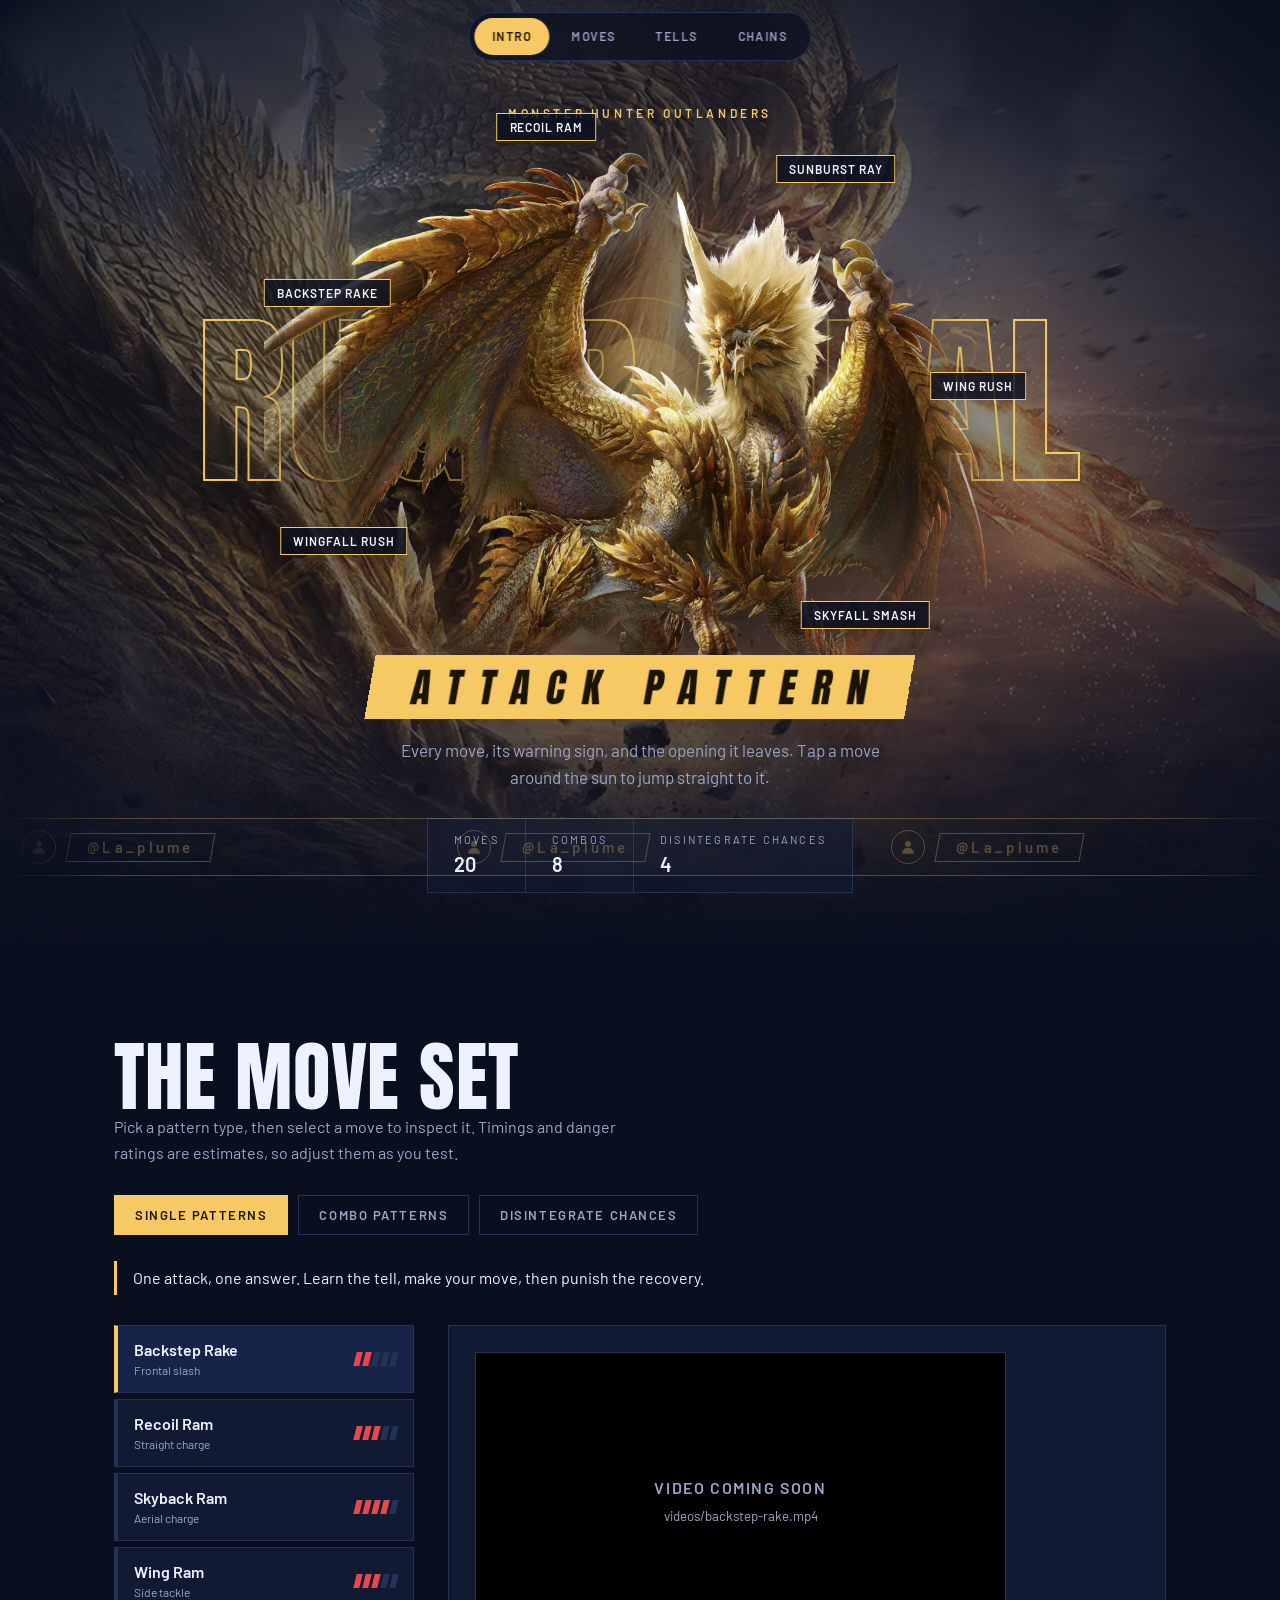
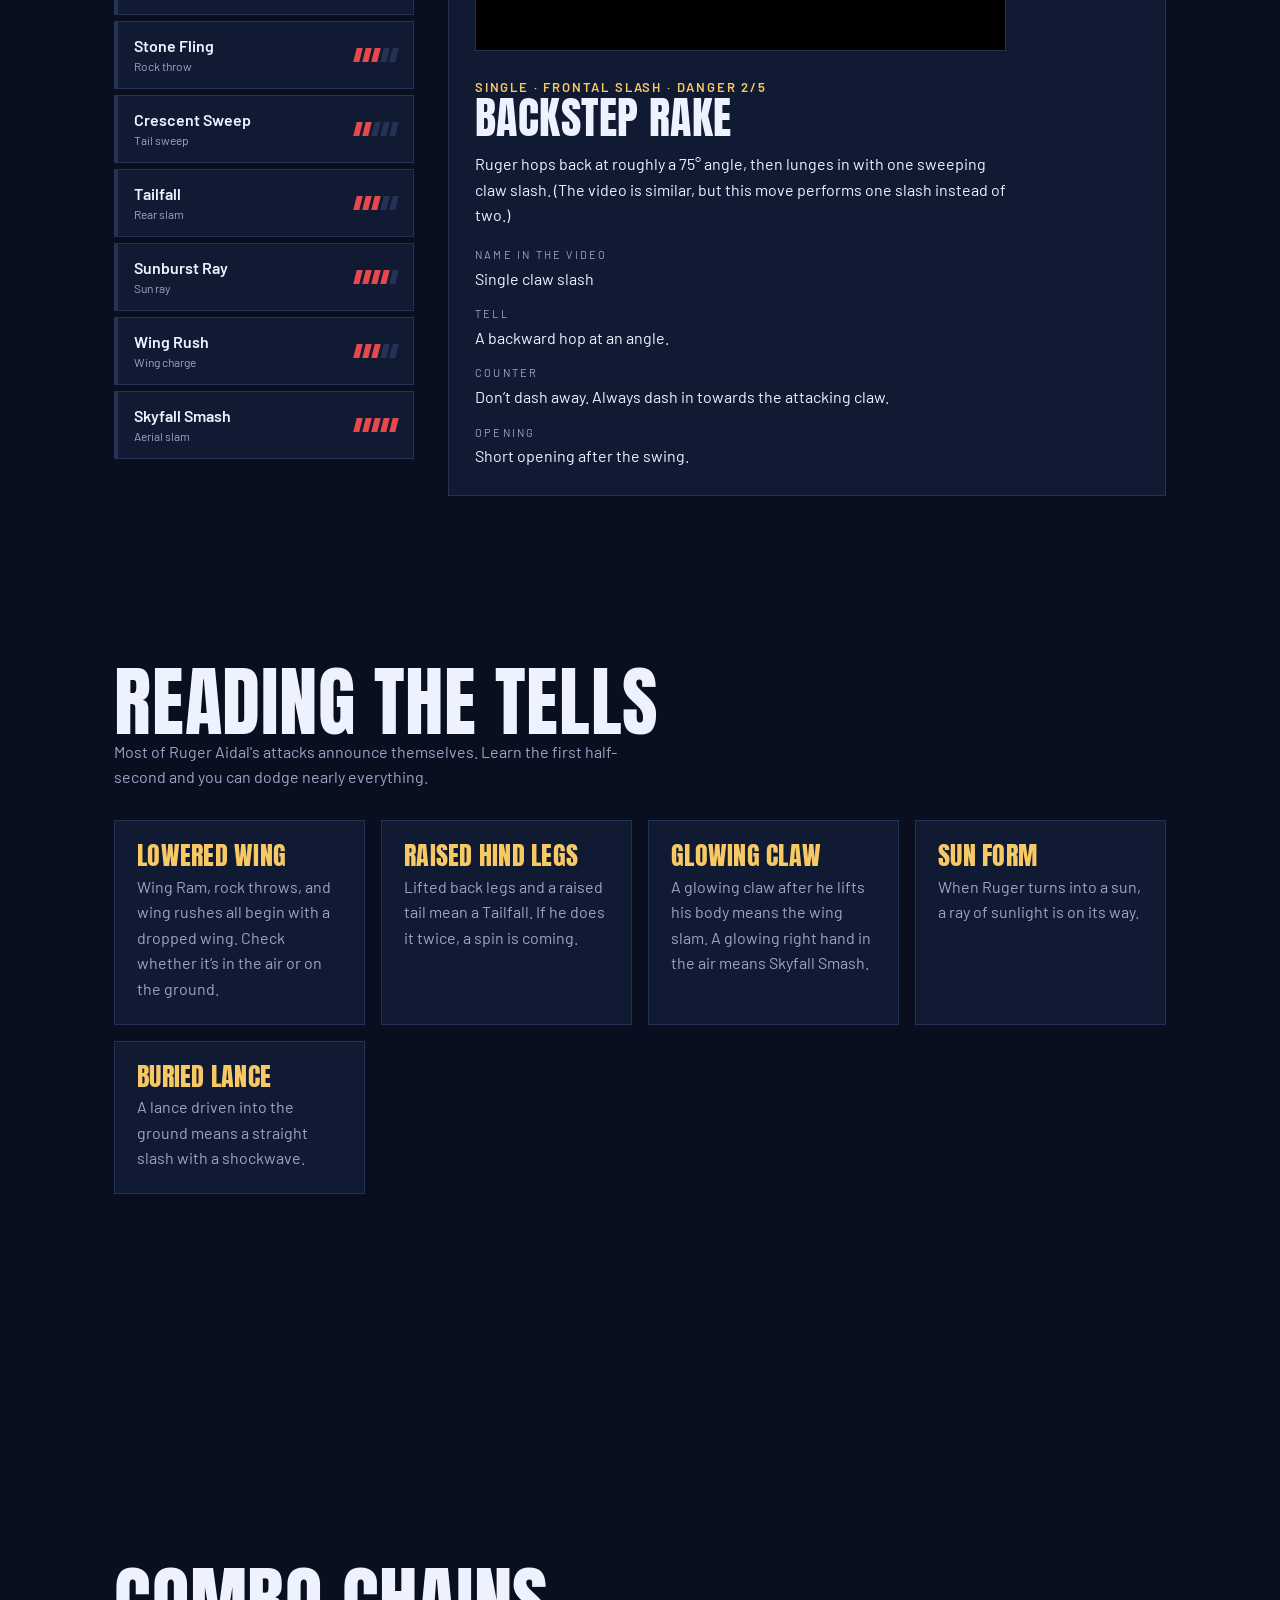
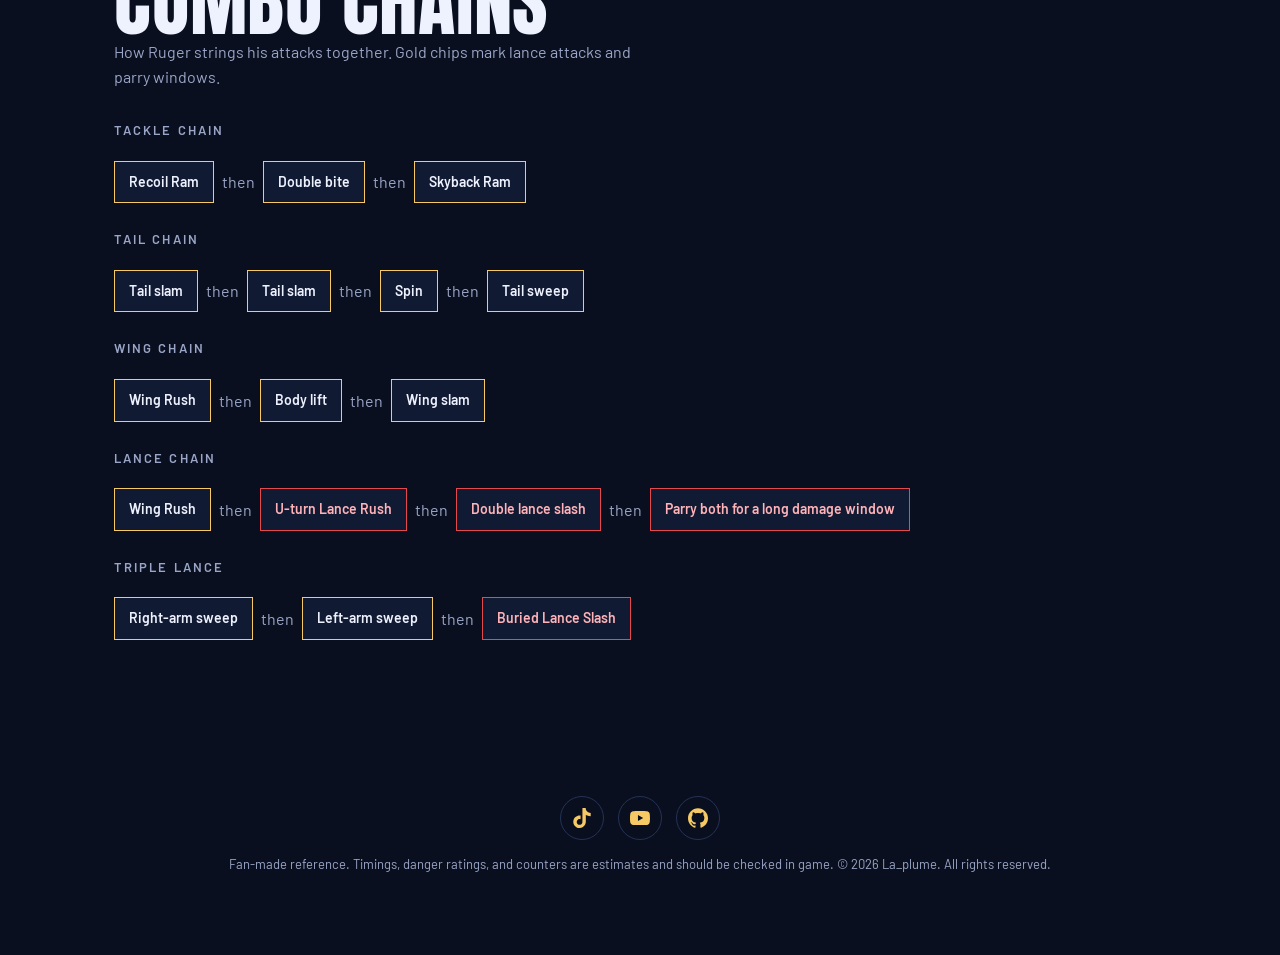
==== index.html @ 5fe1deeb "Rename main page to index.html" ====
<!DOCTYPE html>
<html lang="en">
<head>
<meta charset="utf-8">
<meta name="viewport" content="width=device-width, initial-scale=1, viewport-fit=cover">
<title>Ruger Aidal Attack Pattern</title>
<link href="https://fonts.googleapis.com/css2?family=Anton&family=Barlow:wght@400;500;600&display=swap" rel="stylesheet">
<link rel="stylesheet" href="style.css">
</head>
<body>
<nav id="rail" aria-label="Sections">
 <a href="#intro">Intro</a><a href="#moves">Moves</a><a href="#tells">Tells</a><a href="#loop">Chains</a>
</nav>
<main>
<section id="intro">
 <div id="introbg" aria-hidden="true"></div>
 <p class="kicker">Monster Hunter Outlanders</p>
 <div class="stage">
  <h1 class="display">Ruger Aidal</h1>
  <div id="sun">
   <svg viewBox="0 0 400 400" aria-hidden="true">
    <g class="ray" stroke="#f6c964" stroke-width="2" opacity=".55" id="rays"></g>
    <circle cx="200" cy="200" r="86" fill="none" stroke="#f6c964" stroke-width="1.5"/>
    <circle cx="200" cy="200" r="52" fill="#f6c964" opacity=".9"/>
    <circle cx="200" cy="200" r="120" fill="none" stroke="#243256" stroke-dasharray="3 7"/>
   </svg>
   <img id="rugerimg" alt="Ruger Aidal" hidden>
  </div>
 </div>
 <div class="ribbon">Attack Pattern</div>
 <p class="sub">Every move, its warning sign, and the opening it leaves. Tap a move around the sun to jump straight to it.</p>
 <div class="stats">
  <div><span>Moves</span><strong id="stMoves">0</strong></div>
  <div><span>Combos</span><strong id="stCombos">0</strong></div>
  <div><span>Disintegrate chances</span><strong id="stDis">0</strong></div>
 </div>
</section>

<section id="moves">
 <h2 class="display">The move set</h2>
 <p class="lede">Pick a pattern type, then select a move to inspect it. Timings and danger ratings are estimates, so adjust them as you test.</p>
 <div class="tabs" role="tablist" id="tabs"></div>
 <div class="phase-note" id="pnote"></div>
 <div class="grid">
  <div class="list" id="list"></div>
  <div class="detail" id="detail"></div>
 </div>
</section>

<section id="tells">
 <h2 class="display">Reading the tells</h2>
 <p class="lede">Most of Ruger Aidal's attacks announce themselves. Learn the first half-second and you can dodge nearly everything.</p>
 <div class="tells" id="tellgrid"></div>
</section>

<section id="loop">
 <h2 class="display">Combo chains</h2>
 <p class="lede">How Ruger strings his attacks together. Gold chips mark lance attacks and parry windows.</p>
 <div id="chains"></div>
</section>
</main>
<footer>
 <div class="social">
  <!-- Replace each href="#" with your own link -->
  <a href="#" target="_blank" rel="noopener" aria-label="TikTok"><svg viewBox="0 0 24 24" aria-hidden="true"><path d="M12.525.02c1.31-.02 2.61-.01 3.91-.02.08 1.53.63 3.09 1.75 4.17 1.12 1.11 2.7 1.62 4.24 1.79v4.03c-1.44-.05-2.89-.35-4.2-.97-.57-.26-1.1-.59-1.62-.93-.01 2.92.01 5.84-.02 8.75-.08 1.4-.54 2.79-1.35 3.94-1.31 1.92-3.58 3.17-5.91 3.21-1.43.08-2.86-.31-4.08-1.03-2.02-1.19-3.44-3.37-3.65-5.71-.02-.5-.03-1-.01-1.49.18-1.9 1.12-3.72 2.58-4.96 1.66-1.44 3.98-2.13 6.15-1.72.02 1.48-.04 2.96-.04 4.44-.99-.32-2.15-.23-3.02.37-.63.41-1.11 1.04-1.36 1.75-.21.51-.15 1.07-.14 1.61.24 1.64 1.82 3.02 3.5 2.87 1.12-.01 2.19-.66 2.77-1.61.19-.33.4-.67.41-1.06.1-1.79.06-3.57.07-5.36.01-4.03-.01-8.05.02-12.07z"/></svg></a>
  <a href="#" target="_blank" rel="noopener" aria-label="YouTube"><svg viewBox="0 0 24 24" aria-hidden="true"><path d="M23.498 6.186a3.016 3.016 0 0 0-2.122-2.136C19.505 3.545 12 3.545 12 3.545s-7.505 0-9.377.505A3.017 3.017 0 0 0 .502 6.186C0 8.07 0 12 0 12s0 3.93.502 5.814a3.016 3.016 0 0 0 2.122 2.136c1.871.505 9.376.505 9.376.505s7.505 0 9.377-.505a3.015 3.015 0 0 0 2.122-2.136C24 15.93 24 12 24 12s0-3.93-.502-5.814zM9.545 15.568V8.432L15.818 12l-6.273 3.568z"/></svg></a>
  <a href="#" target="_blank" rel="noopener" aria-label="GitHub"><svg viewBox="0 0 24 24" aria-hidden="true"><path d="M12 .297c-6.63 0-12 5.373-12 12 0 5.303 3.438 9.8 8.205 11.385.6.113.82-.258.82-.577 0-.285-.01-1.04-.015-2.04-3.338.724-4.042-1.61-4.042-1.61C4.422 18.07 3.633 17.7 3.633 17.7c-1.087-.744.084-.729.084-.729 1.205.084 1.838 1.236 1.838 1.236 1.07 1.835 2.809 1.305 3.495.998.108-.776.417-1.305.76-1.605-2.665-.3-5.466-1.332-5.466-5.93 0-1.31.465-2.38 1.235-3.22-.135-.303-.54-1.523.105-3.176 0 0 1.005-.322 3.3 1.23.96-.267 1.98-.399 3-.405 1.02.006 2.04.138 3 .405 2.28-1.552 3.285-1.23 3.285-1.23.645 1.653.24 2.873.12 3.176.765.84 1.23 1.91 1.23 3.22 0 4.61-2.805 5.625-5.475 5.92.42.36.81 1.096.81 2.22 0 1.606-.015 2.896-.015 3.286 0 .315.21.69.825.57C20.565 22.092 24 17.592 24 12.297c0-6.627-5.373-12-12-12"/></svg></a>
 </div>
 <p>Fan-made reference. Timings, danger ratings, and counters are estimates and should be checked in game. © 2026 La_plume. All rights reserved.</p>
</footer>
<div id="wm" aria-hidden="true"><div class="wm-track" id="wmtrack"></div></div>

<script src="script.js"></script>
</body>
</html>
---- style.css ----
:root {
    --bg: #0a0f1f;
    --panel: #111a33;
    --line: #243256;
    --ink: #eef2ff;
    --mute: #9aa6c7;
    --gold: #f6c964;
    --rust: #e5484d;
    --sky: #62d0e8;
    box-sizing: border-box;
    padding-top: env(safe-area-inset-top, 0px);
    padding-bottom: env(safe-area-inset-bottom, 0px);
    color-scheme: dark
}

html {
    scroll-behavior: smooth;
    scroll-padding-top: env(safe-area-inset-top, 0px);
    height: 100%
}

*,
*::before,
*::after {
    box-sizing: inherit
}

body {
    margin: 0;
    background: var(--bg);
    color: var(--ink);
    font: 400 16px/1.6 Barlow, system-ui, sans-serif
}

.display {
    font-family: Anton, Impact, "Arial Narrow", sans-serif;
    text-transform: uppercase;
    line-height: .95;
    letter-spacing: .01em;
    margin: 0;
    font-weight: 400
}

nav {
    position: fixed;
    top: calc(12px + env(safe-area-inset-top, 0px));
    left: 50%;
    transform: translateX(-50%);
    z-index: 5;
    display: flex;
    gap: 4px;
    padding: 5px;
    background: rgba(10, 15, 31, .72);
    backdrop-filter: blur(10px);
    -webkit-backdrop-filter: blur(10px);
    border: 1px solid var(--line);
    border-radius: 999px
}

nav a {
    color: var(--mute);
    text-decoration: none;
    font-size: 12px;
    letter-spacing: .12em;
    text-transform: uppercase;
    font-weight: 600;
    padding: 9px 18px;
    border-radius: 999px;
    transition: .2s
}

nav a.on {
    background: var(--gold);
    color: #1a1405
}

nav a:focus-visible,
button:focus-visible {
    outline: 2px solid var(--gold);
    outline-offset: 3px
}

main {
    margin: 0
}

section {
    min-height: 100vh;
    padding: 100px 5vw 70px;
    max-width: 1180px;
    margin: 0 auto
}

#intro {
    position: relative;
    isolation: isolate;
    max-width: none;
    min-height: 100vh;
    padding: 104px 4vw 48px;
    display: flex;
    flex-direction: column;
    align-items: center;
    text-align: center;
    overflow: hidden
}

#introbg {
    position: absolute;
    inset: 0;
    z-index: -1;
    background: radial-gradient(ellipse at 50% 48%, #1d2f70 0%, transparent 60%), var(--bg);
    background-size: cover;
    background-position: center;
    background-repeat: no-repeat
}

#introbg::after {
    content: "";
    position: absolute;
    inset: 0;
    background: linear-gradient(rgba(10, 15, 31, .35), rgba(10, 15, 31, .35)), radial-gradient(ellipse at 50% 50%, transparent 30%, var(--bg) 100%), linear-gradient(0deg, var(--bg) 0%, transparent 30%)
}

.kicker {
    color: var(--gold);
    letter-spacing: .3em;
    font-size: 12px;
    font-weight: 600;
    text-transform: uppercase;
    margin: 0
}

.stage {
    position: relative;
    width: 100%;
    flex: 1;
    min-height: min(62vh, 560px);
    display: grid;
    place-items: center
}

h1 {
    position: absolute;
    left: 50%;
    top: 50%;
    transform: translate(-50%, -50%);
    margin: 0;
    font-size: clamp(64px, 14.5vw, 240px);
    white-space: nowrap;
    color: rgba(246, 201, 100, .06);
    -webkit-text-stroke: 2px var(--gold);
    letter-spacing: .02em;
    z-index: 0
}

#sun {
    position: relative;
    z-index: 1;
    width: min(54vh, 78vw, 470px);
    aspect-ratio: 1
}

#sun svg {
    width: 100%;
    height: 100%;
    overflow: visible;
    transition: opacity .3s
}

#sun.has-png svg {
    opacity: .3
}

#rugerimg {
    position: absolute;
    left: -30%;
    top: -30%;
    width: 160%;
    height: 160%;
    object-fit: contain;
    filter: drop-shadow(0 24px 40px rgba(0, 0, 0, .65));
    z-index: 2;
    pointer-events: none
}

.pill {
    position: absolute;
    transform: translate(-50%, -50%);
    z-index: 3;
    background: rgba(10, 15, 31, .82);
    border: 1px solid var(--gold);
    color: var(--ink);
    padding: 6px 12px;
    font: 600 12px Barlow, sans-serif;
    letter-spacing: .08em;
    text-transform: uppercase;
    cursor: pointer;
    white-space: nowrap;
    transition: .2s
}

.pill:hover,
.pill:focus-visible {
    background: var(--gold);
    color: #1a1405
}

.ribbon {
    position: relative;
    z-index: 2;
    margin-top: -26px;
    background: var(--gold);
    color: #1a1405;
    font: 400 clamp(22px, 3.2vw, 40px)/1 Anton, Impact, sans-serif;
    text-transform: uppercase;
    letter-spacing: .42em;
    padding: 12px 24px 12px 42px;
    transform: skewX(-10deg)
}

.sub {
    color: var(--mute);
    max-width: 50ch;
    margin: 18px 0 0;
    font-size: 17px
}

.stats {
    display: flex;
    margin-top: 26px;
    border: 1px solid var(--line);
    background: rgba(17, 26, 51, .6);
    backdrop-filter: blur(6px);
    -webkit-backdrop-filter: blur(6px)
}

.stats div {
    padding: 12px 26px;
    border-left: 1px solid var(--line);
    text-align: left
}

.stats div:first-child {
    border-left: 0
}

.stats span {
    display: block;
    font-size: 11px;
    letter-spacing: .2em;
    color: var(--mute);
    text-transform: uppercase
}

.stats strong {
    font-size: 20px;
    font-weight: 600
}

.ray {
    transform-origin: 200px 200px;
    animation: spin 40s linear infinite
}

@keyframes spin {
    to {
        transform: rotate(360deg)
    }
}

h2 {
    font-size: clamp(40px, 6vw, 84px);
    margin: 0 0 8px
}

.lede {
    color: var(--mute);
    max-width: 60ch;
    margin: 0 0 30px
}

.tabs {
    display: flex;
    gap: 10px;
    flex-wrap: wrap;
    margin-bottom: 26px
}

.tab {
    background: none;
    border: 1px solid var(--line);
    color: var(--mute);
    padding: 11px 20px;
    font: 600 13px Barlow, sans-serif;
    letter-spacing: .12em;
    text-transform: uppercase;
    cursor: pointer;
    transition: .2s
}

.tab[aria-selected=true] {
    border-color: var(--gold);
    color: #1a1405;
    background: var(--gold)
}

.tab.rage[aria-selected=true] {
    background: var(--rust);
    border-color: var(--rust);
    color: #fff
}

.phase-note {
    border-left: 3px solid var(--gold);
    padding: 4px 0 4px 16px;
    margin-bottom: 30px;
    color: var(--ink);
    max-width: 70ch
}

.grid {
    display: grid;
    grid-template-columns: minmax(220px, 300px) 1fr;
    gap: 34px
}

.list {
    display: flex;
    flex-direction: column;
    gap: 6px
}

.move {
    display: flex;
    justify-content: space-between;
    align-items: center;
    text-align: left;
    background: var(--panel);
    border: 1px solid var(--line);
    border-left: 4px solid var(--line);
    color: var(--ink);
    padding: 14px 16px;
    cursor: pointer;
    font: 600 16px Barlow, sans-serif
}

.move small {
    color: var(--mute);
    font-weight: 400;
    font-size: 12px
}

.move[aria-pressed=true] {
    border-left-color: var(--gold);
    background: #18234a
}

.pips {
    display: flex;
    gap: 3px
}

.pips i {
    width: 6px;
    height: 14px;
    background: var(--line);
    transform: skewX(-14deg)
}

.pips i.f {
    background: var(--rust)
}

.detail {
    background: var(--panel);
    border: 1px solid var(--line);
    padding: 26px;
    display: grid;
    grid-template-columns: 1fr;
    gap: 26px
}

.detail h3 {
    font-size: 44px;
    margin: 0 0 4px
}

.tagline {
    color: var(--gold);
    font-size: 13px;
    letter-spacing: .14em;
    text-transform: uppercase;
    font-weight: 600
}

dl {
    margin: 18px 0 0
}

dt {
    font-size: 11px;
    letter-spacing: .2em;
    text-transform: uppercase;
    color: var(--mute);
    margin-top: 14px
}

dd {
    margin: 2px 0 0
}

#arena {
    width: 100%;
    background: radial-gradient(circle, #16224a, #0a0f1f 70%);
    border: 1px solid var(--line)
}

.zone {
    fill: rgba(229, 72, 77, .18);
    stroke: var(--rust);
    stroke-width: 1.5;
    stroke-dasharray: 5 4
}

.zone.hot {
    animation: pulse .6s ease-in-out infinite alternate;
    fill: rgba(229, 72, 77, .5)
}

@keyframes pulse {
    to {
        fill: rgba(246, 201, 100, .55)
    }
}

.bar {
    display: flex;
    height: 30px;
    margin-top: 14px;
    position: relative;
    font-size: 11px;
    font-weight: 600;
    letter-spacing: .08em;
    text-transform: uppercase
}

.bar span {
    display: flex;
    align-items: center;
    justify-content: center;
    overflow: hidden;
    white-space: nowrap
}

.bar .t {
    background: #2b3560;
    color: var(--gold)
}

.bar .a {
    background: var(--rust);
    color: #fff
}

.bar .r {
    background: #1d3a52;
    color: var(--sky)
}

#head {
    position: absolute;
    top: -4px;
    bottom: -4px;
    width: 2px;
    background: #fff;
    left: 0;
    display: none
}

.play {
    margin-top: 12px;
    background: none;
    border: 1px solid var(--gold);
    color: var(--gold);
    padding: 8px 16px;
    font: 600 12px Barlow, sans-serif;
    letter-spacing: .14em;
    text-transform: uppercase;
    cursor: pointer
}

.badges,
.badge {
    display: inline-block
}

.badge {
    margin: 8px 8px 0 0;
    padding: 3px 10px;
    background: var(--gold);
    color: #1a1405;
    font-size: 11px;
    font-weight: 600;
    letter-spacing: .12em;
    text-transform: uppercase
}

.badge.b2 {
    background: var(--sky)
}

.desc {
    margin: 12px 0 0;
    max-width: 60ch
}

.seq {
    display: flex;
    flex-wrap: wrap;
    align-items: center;
    gap: 6px;
    margin-top: 12px
}

.seq span {
    border: 1px solid var(--gold);
    padding: 4px 10px;
    font-size: 13px;
    font-weight: 600
}

.seq em {
    color: var(--mute);
    font-size: 12px
}

.vid {
    position: relative;
    width: 80%;
    aspect-ratio: 16/9;
    background: #000;
    border: 1px solid var(--line)
}

.vid video {
    width: 100%;
    height: 100%;
    object-fit: contain;
    display: block
}

.novid {
    position: absolute;
    inset: 0;
    place-content: center;
    text-align: center;
    color: var(--mute);
    font-weight: 600;
    letter-spacing: .1em;
    text-transform: uppercase
}

.novid small {
    display: block;
    margin-top: 6px;
    font-weight: 400;
    letter-spacing: 0;
    text-transform: none
}

.tells {
    display: grid;
    grid-template-columns: repeat(auto-fit, minmax(230px, 1fr));
    gap: 16px
}

.tell {
    background: var(--panel);
    border: 1px solid var(--line);
    padding: 22px
}

.tell h3 {
    margin: 0 0 6px;
    font-size: 26px;
    color: var(--gold)
}

.tell p {
    margin: 0;
    color: var(--mute)
}

.chain {
    display: flex;
    flex-wrap: wrap;
    align-items: center;
    gap: 8px;
    margin: 20px 0 26px
}

.chip {
    background: var(--panel);
    border: 1px solid var(--gold);
    padding: 9px 14px;
    font-weight: 600;
    font-size: 14px
}

.chip.sp {
    border-color: var(--rust);
    color: #ffb3b8
}

.arrow {
    color: var(--mute)
}

.chain-label {
    font-size: 13px;
    letter-spacing: .16em;
    text-transform: uppercase;
    color: var(--mute);
    font-weight: 600;
    margin-top: 20px
}

footer {
    padding: 30px 3vw 80px;
    color: var(--mute);
    font-size: 13px;
    text-align: center
}

footer p {
    margin: 14px 0 0
}

.social {
    display: flex;
    justify-content: center;
    gap: 14px
}

.social a {
    display: grid;
    place-items: center;
    width: 44px;
    height: 44px;
    border: 1px solid var(--line);
    border-radius: 50%;
    color: var(--gold);
    transition: .2s
}

.social a svg {
    width: 20px;
    height: 20px;
    fill: currentColor
}

.social a:hover,
.social a:focus-visible {
    background: var(--gold);
    border-color: var(--gold);
    color: #1a1405;
    transform: translateY(-3px);
    box-shadow: 0 6px 18px rgba(246, 201, 100, .3)
}

#wm {
    position: fixed;
    left: 0;
    right: 0;
    bottom: env(safe-area-inset-bottom, 0px);
    z-index: 4;
    height: 58px;
    display: flex;
    align-items: center;
    overflow: hidden;
    opacity: .3;
    pointer-events: none;
    border-top: 1px solid var(--gold);
    border-bottom: 1px solid var(--gold);
    background: linear-gradient(90deg, transparent, rgba(246, 201, 100, .1) 50%, transparent);
    -webkit-mask-image: linear-gradient(90deg, transparent, #000 10%, #000 90%, transparent);
    mask-image: linear-gradient(90deg, transparent, #000 10%, #000 90%, transparent);
    bottom:calc(env(safe-area-inset-bottom,0px) + 24px);
}

.wm-track {
    display: flex;
    align-items: center;
    width: max-content;
    animation: wm 36s linear infinite
}

.wm-g {
    display: flex;
    align-items: center;
    flex: none
}

.wm-ln {
    flex: none;
    height: 2px;
    background: linear-gradient(90deg, transparent, var(--gold))
}

.wm-ch {
    flex: none;
    width: 12px;
    height: 18px;
    fill: none;
    stroke: var(--gold);
    stroke-width: 2.5;
    stroke-linecap: round;
    stroke-linejoin: round
}

.wm-ch+.wm-ch {
    margin-left: -5px
}

.wm-id {
    flex: none;
    display: flex;
    align-items: center;
    gap: 12px;
    margin: 0 22px
}

.wm-dia {
    flex: none;
    width: 7px;
    height: 7px;
    background: var(--gold);
    transform: rotate(45deg)
}

.wm-ring {
    flex: none;
    width: 34px;
    height: 34px;
    border: 1.5px solid var(--gold);
    border-radius: 50%;
    display: grid;
    place-items: center
}

.wm-ring svg {
    width: 18px;
    height: 18px;
    fill: var(--gold)
}

.wm-plate {
    padding: 6px 18px;
    border: 1px solid var(--gold);
    transform: skewX(-10deg)
}

.wm-plate span {
    display: block;
    transform: skewX(10deg);
    font: 600 15px/1 Barlow, sans-serif;
    letter-spacing: .22em;
    color: var(--gold);
    white-space: nowrap
}

@keyframes wm {
    from {
        transform: translateX(-50%)
    }

    to {
        transform: translateX(0)
    }
}

@media(max-width:860px) {
    nav a {
        padding: 8px 11px;
        font-size: 11px;
        letter-spacing: .06em
    }

    .pill {
        display: none
    }

    .stats {
        flex-direction: column;
        width: 100%
    }

    .stats div {
        border-left: 0;
        border-top: 1px solid var(--line)
    }

    .stats div:first-child {
        border-top: 0
    }

    .grid,
    .detail {
        grid-template-columns: 1fr
    }

    .vid {
        width: 100%
    }

    section {
        padding: 84px 18px 50px;
        min-height: auto
    }
}

@media(prefers-reduced-motion:reduce) {

    .ray,
    .zone.hot,
    .wm-track {
        animation: none
    }

    html {
        scroll-behavior: auto
    }
}
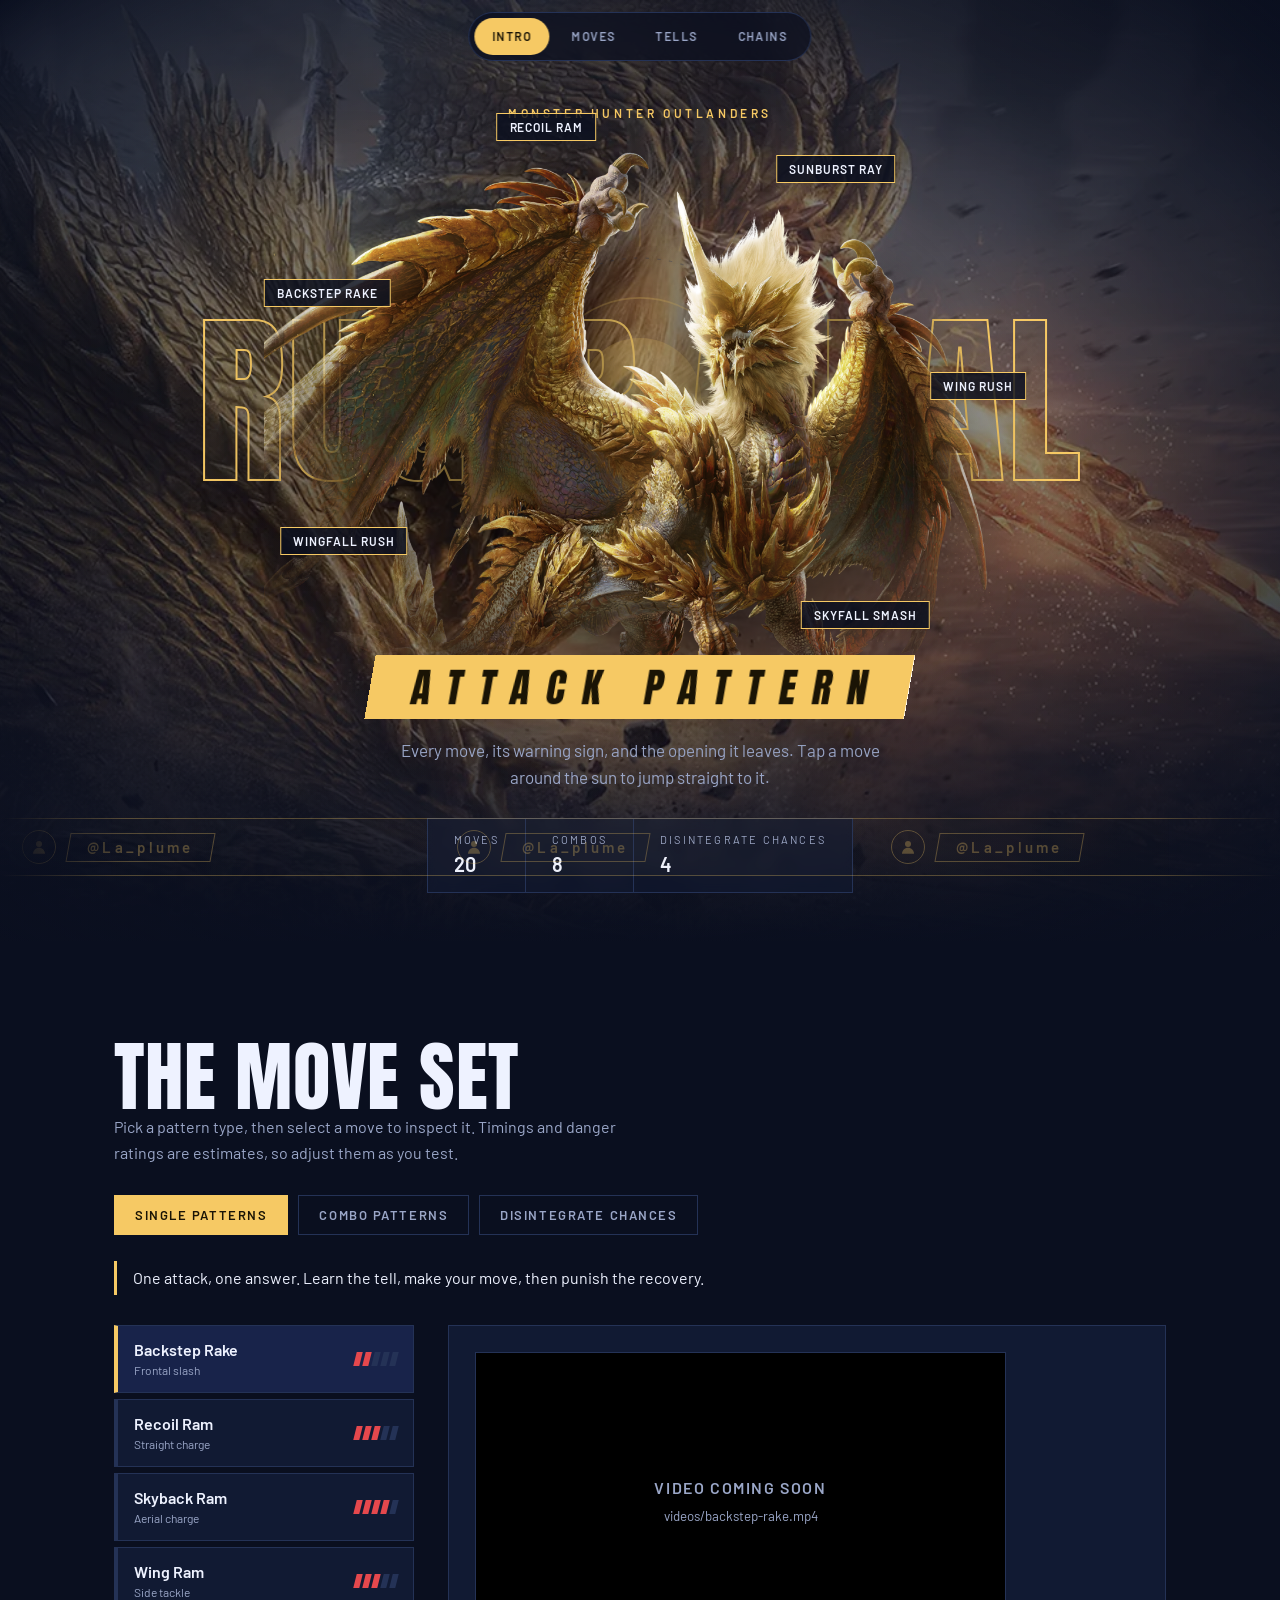
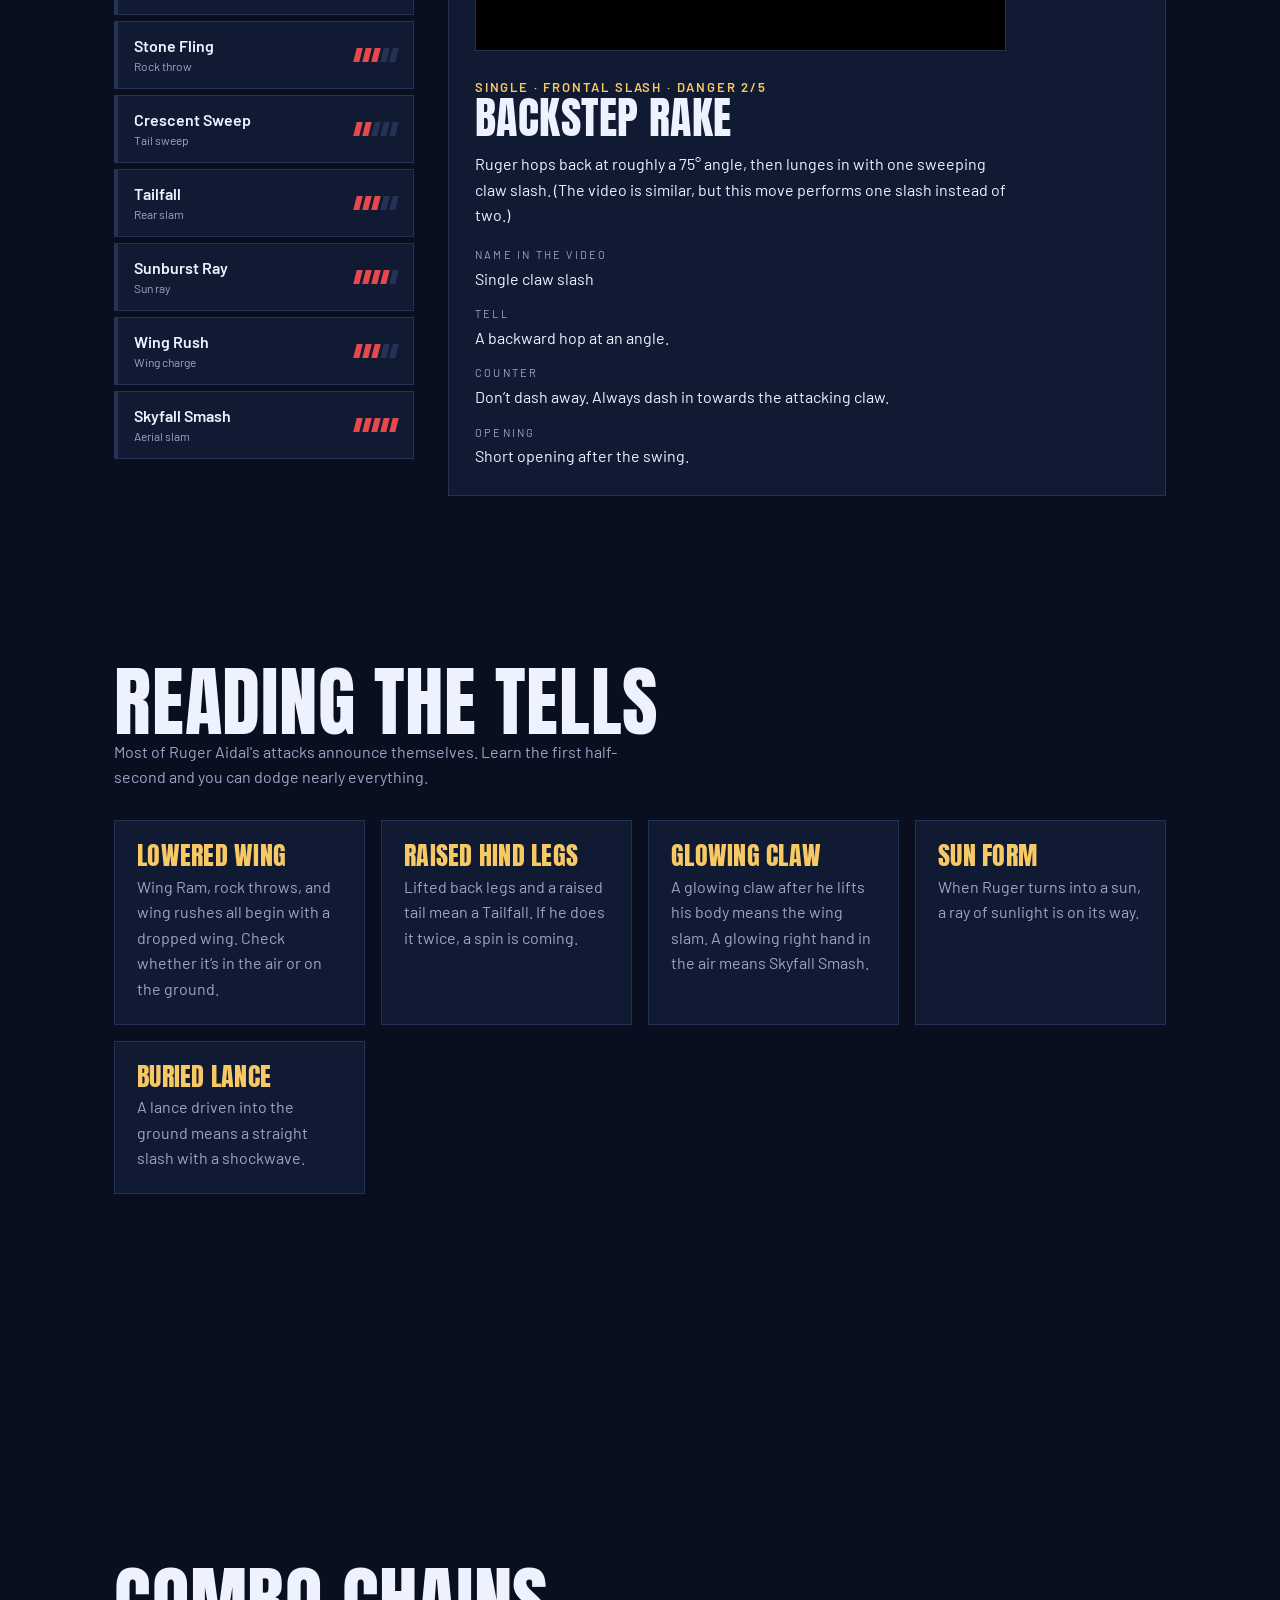
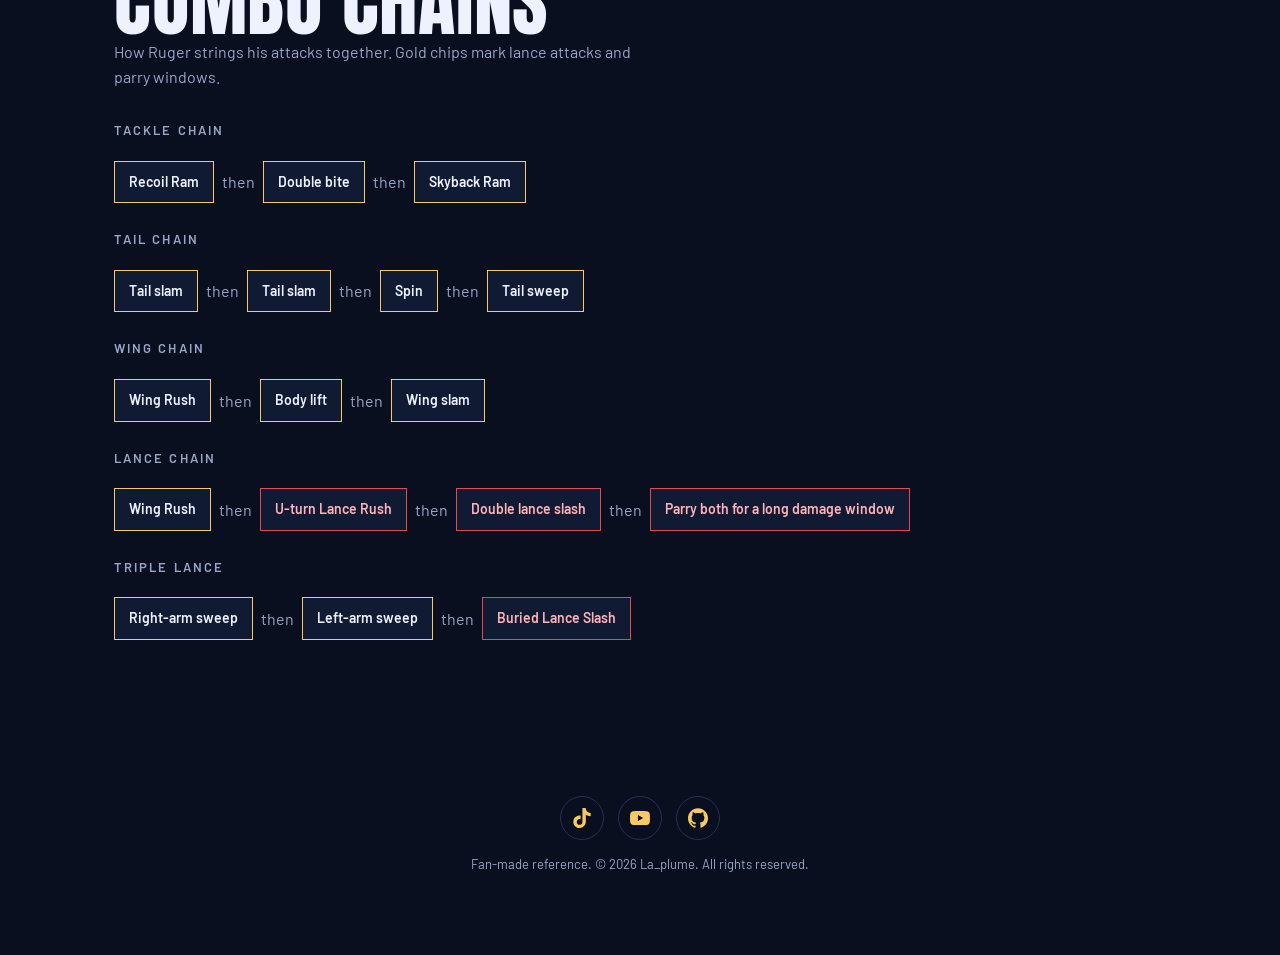
==== commit 13d7897c: "update links" ====
--- a/index.html
+++ b/index.html
@@ -62,11 +62,11 @@
 <footer>
  <div class="social">
   <!-- Replace each href="#" with your own link -->
-  <a href="#" target="_blank" rel="noopener" aria-label="TikTok"><svg viewBox="0 0 24 24" aria-hidden="true"><path d="M12.525.02c1.31-.02 2.61-.01 3.91-.02.08 1.53.63 3.09 1.75 4.17 1.12 1.11 2.7 1.62 4.24 1.79v4.03c-1.44-.05-2.89-.35-4.2-.97-.57-.26-1.1-.59-1.62-.93-.01 2.92.01 5.84-.02 8.75-.08 1.4-.54 2.79-1.35 3.94-1.31 1.92-3.58 3.17-5.91 3.21-1.43.08-2.86-.31-4.08-1.03-2.02-1.19-3.44-3.37-3.65-5.71-.02-.5-.03-1-.01-1.49.18-1.9 1.12-3.72 2.58-4.96 1.66-1.44 3.98-2.13 6.15-1.72.02 1.48-.04 2.96-.04 4.44-.99-.32-2.15-.23-3.02.37-.63.41-1.11 1.04-1.36 1.75-.21.51-.15 1.07-.14 1.61.24 1.64 1.82 3.02 3.5 2.87 1.12-.01 2.19-.66 2.77-1.61.19-.33.4-.67.41-1.06.1-1.79.06-3.57.07-5.36.01-4.03-.01-8.05.02-12.07z"/></svg></a>
-  <a href="#" target="_blank" rel="noopener" aria-label="YouTube"><svg viewBox="0 0 24 24" aria-hidden="true"><path d="M23.498 6.186a3.016 3.016 0 0 0-2.122-2.136C19.505 3.545 12 3.545 12 3.545s-7.505 0-9.377.505A3.017 3.017 0 0 0 .502 6.186C0 8.07 0 12 0 12s0 3.93.502 5.814a3.016 3.016 0 0 0 2.122 2.136c1.871.505 9.376.505 9.376.505s7.505 0 9.377-.505a3.015 3.015 0 0 0 2.122-2.136C24 15.93 24 12 24 12s0-3.93-.502-5.814zM9.545 15.568V8.432L15.818 12l-6.273 3.568z"/></svg></a>
+  <a href="www.tiktok.com/@la_plume28" target="_blank" rel="noopener" aria-label="TikTok"><svg viewBox="0 0 24 24" aria-hidden="true"><path d="M12.525.02c1.31-.02 2.61-.01 3.91-.02.08 1.53.63 3.09 1.75 4.17 1.12 1.11 2.7 1.62 4.24 1.79v4.03c-1.44-.05-2.89-.35-4.2-.97-.57-.26-1.1-.59-1.62-.93-.01 2.92.01 5.84-.02 8.75-.08 1.4-.54 2.79-1.35 3.94-1.31 1.92-3.58 3.17-5.91 3.21-1.43.08-2.86-.31-4.08-1.03-2.02-1.19-3.44-3.37-3.65-5.71-.02-.5-.03-1-.01-1.49.18-1.9 1.12-3.72 2.58-4.96 1.66-1.44 3.98-2.13 6.15-1.72.02 1.48-.04 2.96-.04 4.44-.99-.32-2.15-.23-3.02.37-.63.41-1.11 1.04-1.36 1.75-.21.51-.15 1.07-.14 1.61.24 1.64 1.82 3.02 3.5 2.87 1.12-.01 2.19-.66 2.77-1.61.19-.33.4-.67.41-1.06.1-1.79.06-3.57.07-5.36.01-4.03-.01-8.05.02-12.07z"/></svg></a>
+  <a href="https://youtube.com/@lynxxzxc?si=RFWv_WuzvcYtYy1L" target="_blank" rel="noopener" aria-label="YouTube"><svg viewBox="0 0 24 24" aria-hidden="true"><path d="M23.498 6.186a3.016 3.016 0 0 0-2.122-2.136C19.505 3.545 12 3.545 12 3.545s-7.505 0-9.377.505A3.017 3.017 0 0 0 .502 6.186C0 8.07 0 12 0 12s0 3.93.502 5.814a3.016 3.016 0 0 0 2.122 2.136c1.871.505 9.376.505 9.376.505s7.505 0 9.377-.505a3.015 3.015 0 0 0 2.122-2.136C24 15.93 24 12 24 12s0-3.93-.502-5.814zM9.545 15.568V8.432L15.818 12l-6.273 3.568z"/></svg></a>
   <a href="#" target="_blank" rel="noopener" aria-label="GitHub"><svg viewBox="0 0 24 24" aria-hidden="true"><path d="M12 .297c-6.63 0-12 5.373-12 12 0 5.303 3.438 9.8 8.205 11.385.6.113.82-.258.82-.577 0-.285-.01-1.04-.015-2.04-3.338.724-4.042-1.61-4.042-1.61C4.422 18.07 3.633 17.7 3.633 17.7c-1.087-.744.084-.729.084-.729 1.205.084 1.838 1.236 1.838 1.236 1.07 1.835 2.809 1.305 3.495.998.108-.776.417-1.305.76-1.605-2.665-.3-5.466-1.332-5.466-5.93 0-1.31.465-2.38 1.235-3.22-.135-.303-.54-1.523.105-3.176 0 0 1.005-.322 3.3 1.23.96-.267 1.98-.399 3-.405 1.02.006 2.04.138 3 .405 2.28-1.552 3.285-1.23 3.285-1.23.645 1.653.24 2.873.12 3.176.765.84 1.23 1.91 1.23 3.22 0 4.61-2.805 5.625-5.475 5.92.42.36.81 1.096.81 2.22 0 1.606-.015 2.896-.015 3.286 0 .315.21.69.825.57C20.565 22.092 24 17.592 24 12.297c0-6.627-5.373-12-12-12"/></svg></a>
  </div>
- <p>Fan-made reference. Timings, danger ratings, and counters are estimates and should be checked in game. © 2026 La_plume. All rights reserved.</p>
+ <p>Fan-made reference. © 2026 La_plume. All rights reserved.</p>
 </footer>
 <div id="wm" aria-hidden="true"><div class="wm-track" id="wmtrack"></div></div>
 
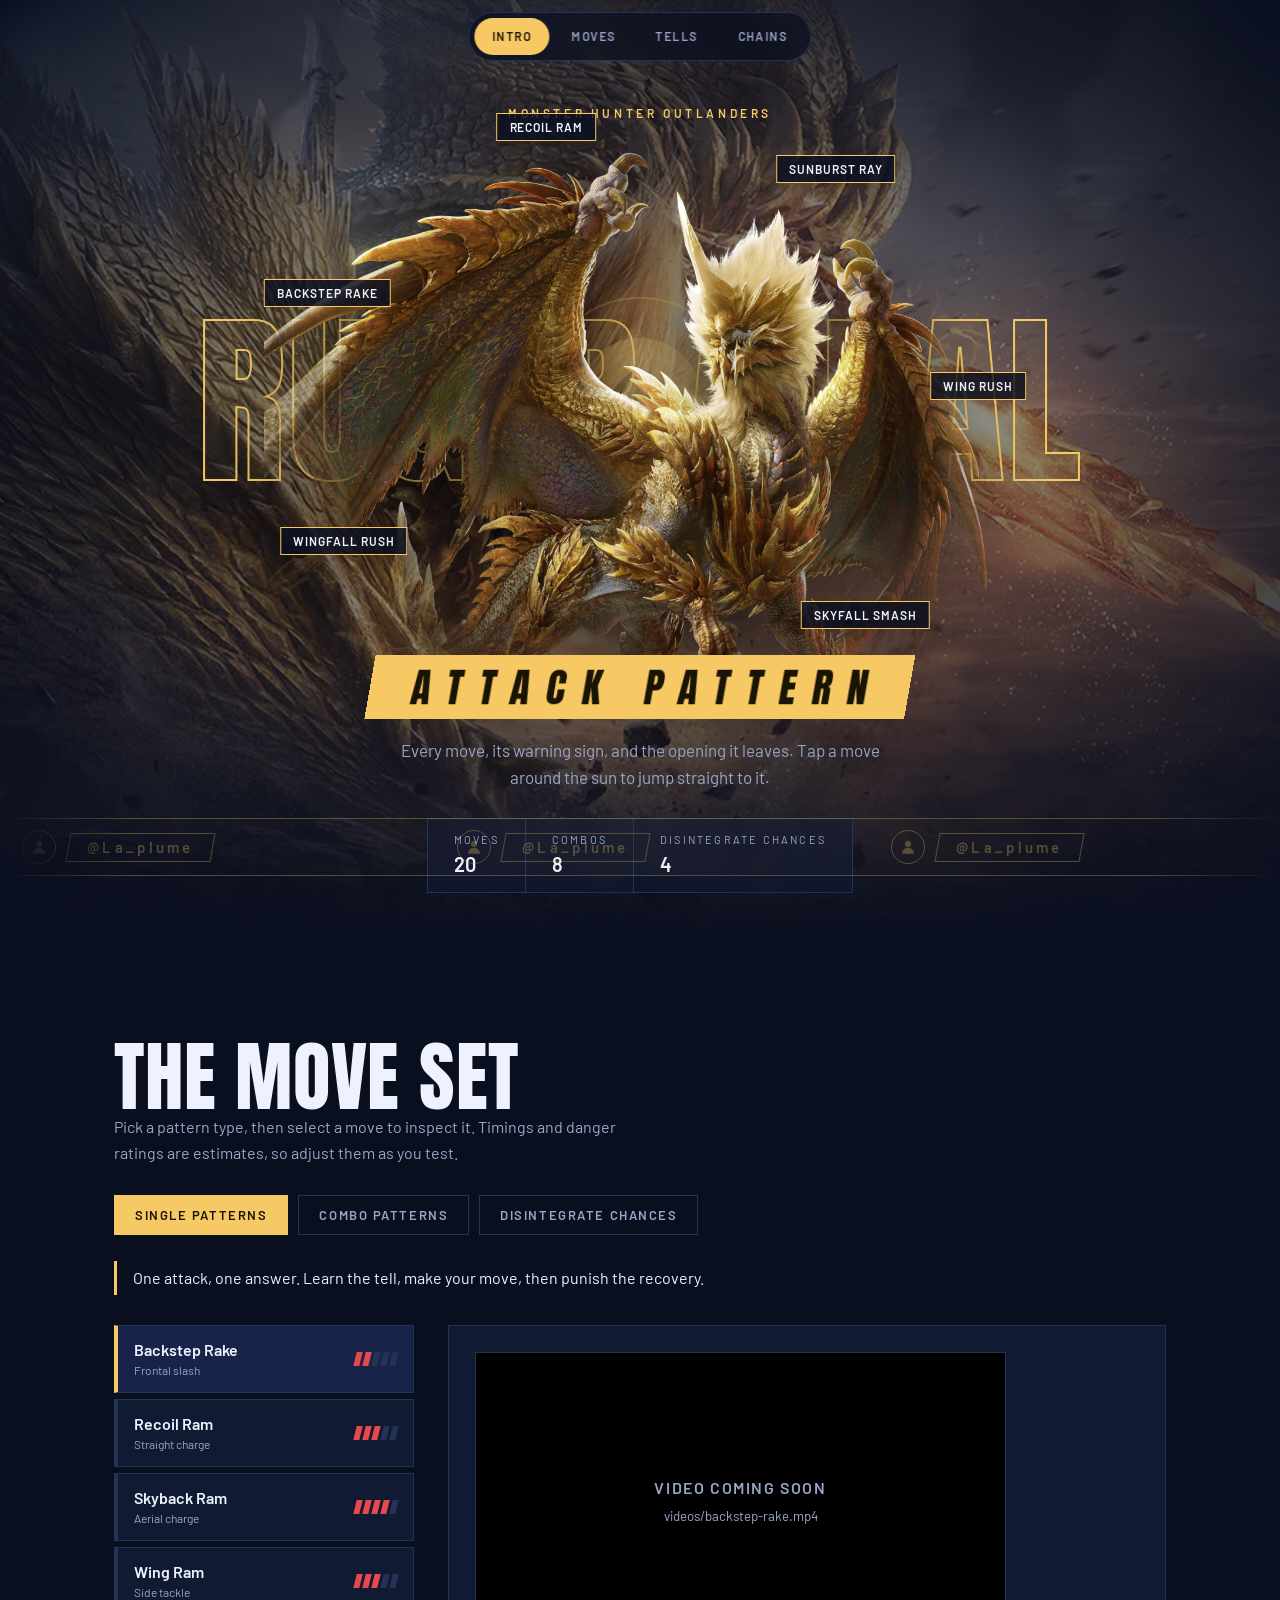
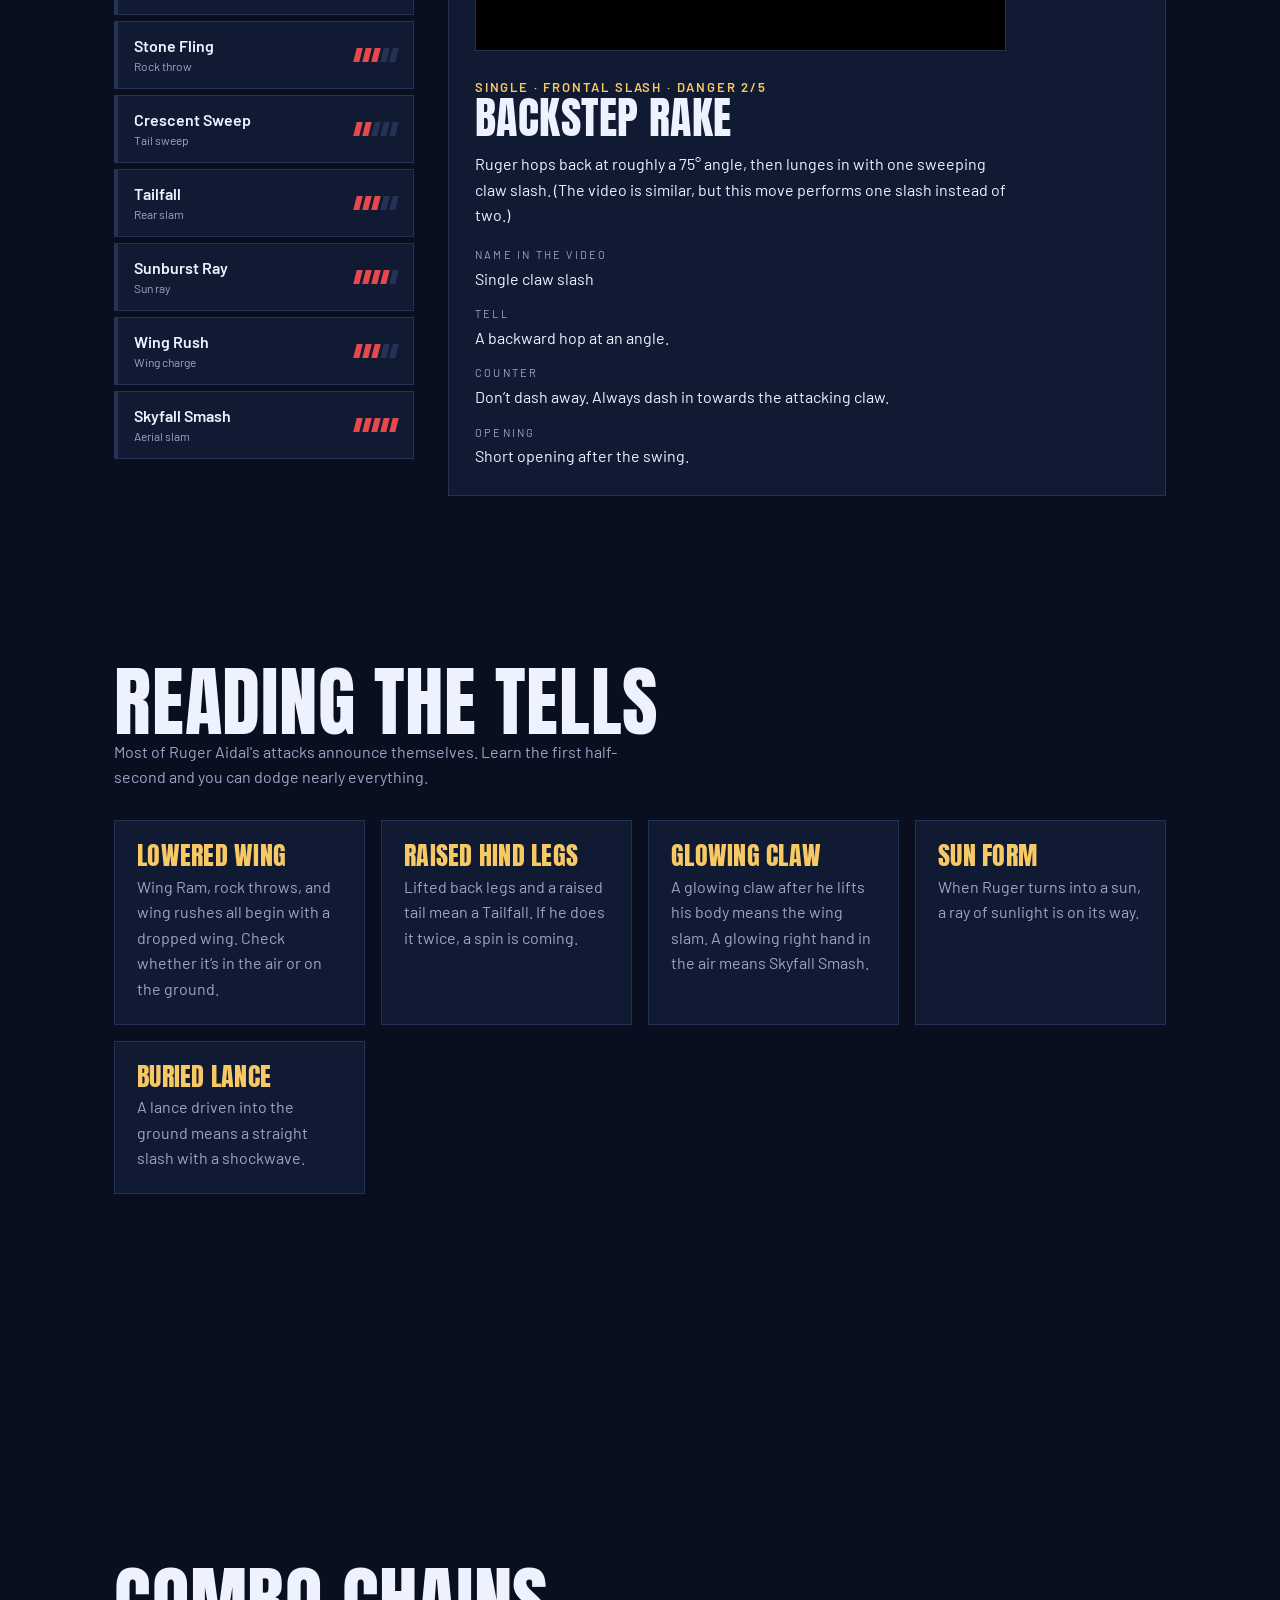
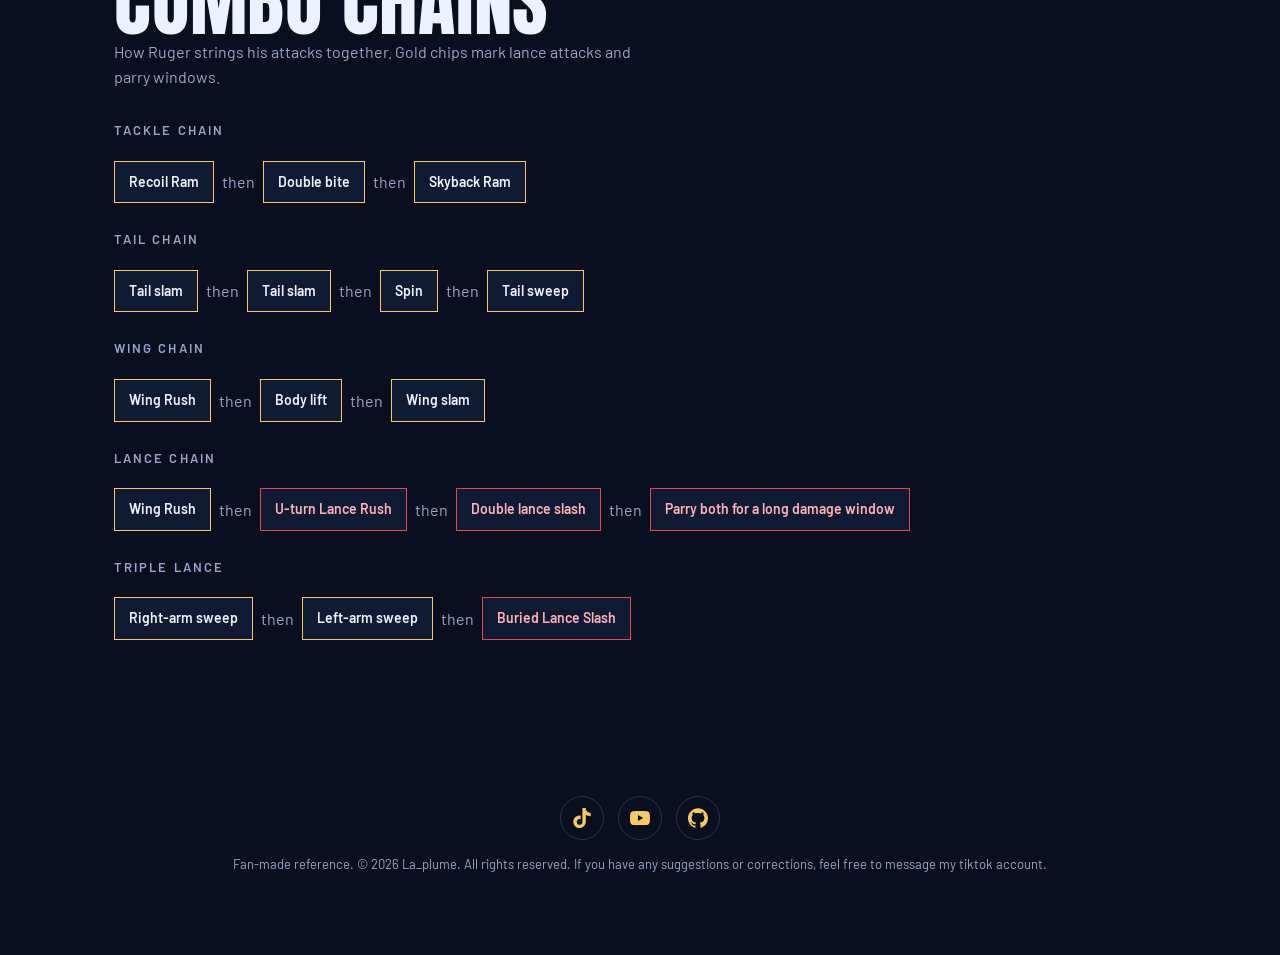
==== commit b249fc18: "update footer" ====
--- a/index.html
+++ b/index.html
@@ -62,11 +62,11 @@
 <footer>
  <div class="social">
   <!-- Replace each href="#" with your own link -->
-  <a href="www.tiktok.com/@la_plume28" target="_blank" rel="noopener" aria-label="TikTok"><svg viewBox="0 0 24 24" aria-hidden="true"><path d="M12.525.02c1.31-.02 2.61-.01 3.91-.02.08 1.53.63 3.09 1.75 4.17 1.12 1.11 2.7 1.62 4.24 1.79v4.03c-1.44-.05-2.89-.35-4.2-.97-.57-.26-1.1-.59-1.62-.93-.01 2.92.01 5.84-.02 8.75-.08 1.4-.54 2.79-1.35 3.94-1.31 1.92-3.58 3.17-5.91 3.21-1.43.08-2.86-.31-4.08-1.03-2.02-1.19-3.44-3.37-3.65-5.71-.02-.5-.03-1-.01-1.49.18-1.9 1.12-3.72 2.58-4.96 1.66-1.44 3.98-2.13 6.15-1.72.02 1.48-.04 2.96-.04 4.44-.99-.32-2.15-.23-3.02.37-.63.41-1.11 1.04-1.36 1.75-.21.51-.15 1.07-.14 1.61.24 1.64 1.82 3.02 3.5 2.87 1.12-.01 2.19-.66 2.77-1.61.19-.33.4-.67.41-1.06.1-1.79.06-3.57.07-5.36.01-4.03-.01-8.05.02-12.07z"/></svg></a>
+  <a href="https://www.tiktok.com/@la_plume28" target="_blank" rel="noopener" aria-label="TikTok"><svg viewBox="0 0 24 24" aria-hidden="true"><path d="M12.525.02c1.31-.02 2.61-.01 3.91-.02.08 1.53.63 3.09 1.75 4.17 1.12 1.11 2.7 1.62 4.24 1.79v4.03c-1.44-.05-2.89-.35-4.2-.97-.57-.26-1.1-.59-1.62-.93-.01 2.92.01 5.84-.02 8.75-.08 1.4-.54 2.79-1.35 3.94-1.31 1.92-3.58 3.17-5.91 3.21-1.43.08-2.86-.31-4.08-1.03-2.02-1.19-3.44-3.37-3.65-5.71-.02-.5-.03-1-.01-1.49.18-1.9 1.12-3.72 2.58-4.96 1.66-1.44 3.98-2.13 6.15-1.72.02 1.48-.04 2.96-.04 4.44-.99-.32-2.15-.23-3.02.37-.63.41-1.11 1.04-1.36 1.75-.21.51-.15 1.07-.14 1.61.24 1.64 1.82 3.02 3.5 2.87 1.12-.01 2.19-.66 2.77-1.61.19-.33.4-.67.41-1.06.1-1.79.06-3.57.07-5.36.01-4.03-.01-8.05.02-12.07z"/></svg></a>
   <a href="https://youtube.com/@lynxxzxc?si=RFWv_WuzvcYtYy1L" target="_blank" rel="noopener" aria-label="YouTube"><svg viewBox="0 0 24 24" aria-hidden="true"><path d="M23.498 6.186a3.016 3.016 0 0 0-2.122-2.136C19.505 3.545 12 3.545 12 3.545s-7.505 0-9.377.505A3.017 3.017 0 0 0 .502 6.186C0 8.07 0 12 0 12s0 3.93.502 5.814a3.016 3.016 0 0 0 2.122 2.136c1.871.505 9.376.505 9.376.505s7.505 0 9.377-.505a3.015 3.015 0 0 0 2.122-2.136C24 15.93 24 12 24 12s0-3.93-.502-5.814zM9.545 15.568V8.432L15.818 12l-6.273 3.568z"/></svg></a>
-  <a href="#" target="_blank" rel="noopener" aria-label="GitHub"><svg viewBox="0 0 24 24" aria-hidden="true"><path d="M12 .297c-6.63 0-12 5.373-12 12 0 5.303 3.438 9.8 8.205 11.385.6.113.82-.258.82-.577 0-.285-.01-1.04-.015-2.04-3.338.724-4.042-1.61-4.042-1.61C4.422 18.07 3.633 17.7 3.633 17.7c-1.087-.744.084-.729.084-.729 1.205.084 1.838 1.236 1.838 1.236 1.07 1.835 2.809 1.305 3.495.998.108-.776.417-1.305.76-1.605-2.665-.3-5.466-1.332-5.466-5.93 0-1.31.465-2.38 1.235-3.22-.135-.303-.54-1.523.105-3.176 0 0 1.005-.322 3.3 1.23.96-.267 1.98-.399 3-.405 1.02.006 2.04.138 3 .405 2.28-1.552 3.285-1.23 3.285-1.23.645 1.653.24 2.873.12 3.176.765.84 1.23 1.91 1.23 3.22 0 4.61-2.805 5.625-5.475 5.92.42.36.81 1.096.81 2.22 0 1.606-.015 2.896-.015 3.286 0 .315.21.69.825.57C20.565 22.092 24 17.592 24 12.297c0-6.627-5.373-12-12-12"/></svg></a>
+  <a href="https://github.com/la-plume28" target="_blank" rel="noopener" aria-label="GitHub"><svg viewBox="0 0 24 24" aria-hidden="true"><path d="M12 .297c-6.63 0-12 5.373-12 12 0 5.303 3.438 9.8 8.205 11.385.6.113.82-.258.82-.577 0-.285-.01-1.04-.015-2.04-3.338.724-4.042-1.61-4.042-1.61C4.422 18.07 3.633 17.7 3.633 17.7c-1.087-.744.084-.729.084-.729 1.205.084 1.838 1.236 1.838 1.236 1.07 1.835 2.809 1.305 3.495.998.108-.776.417-1.305.76-1.605-2.665-.3-5.466-1.332-5.466-5.93 0-1.31.465-2.38 1.235-3.22-.135-.303-.54-1.523.105-3.176 0 0 1.005-.322 3.3 1.23.96-.267 1.98-.399 3-.405 1.02.006 2.04.138 3 .405 2.28-1.552 3.285-1.23 3.285-1.23.645 1.653.24 2.873.12 3.176.765.84 1.23 1.91 1.23 3.22 0 4.61-2.805 5.625-5.475 5.92.42.36.81 1.096.81 2.22 0 1.606-.015 2.896-.015 3.286 0 .315.21.69.825.57C20.565 22.092 24 17.592 24 12.297c0-6.627-5.373-12-12-12"/></svg></a>
  </div>
- <p>Fan-made reference. © 2026 La_plume. All rights reserved.</p>
+ <p>Fan-made reference. © 2026 La_plume. All rights reserved. If you have any suggestions or corrections, feel free to message my tiktok account.</p>
 </footer>
 <div id="wm" aria-hidden="true"><div class="wm-track" id="wmtrack"></div></div>
 
